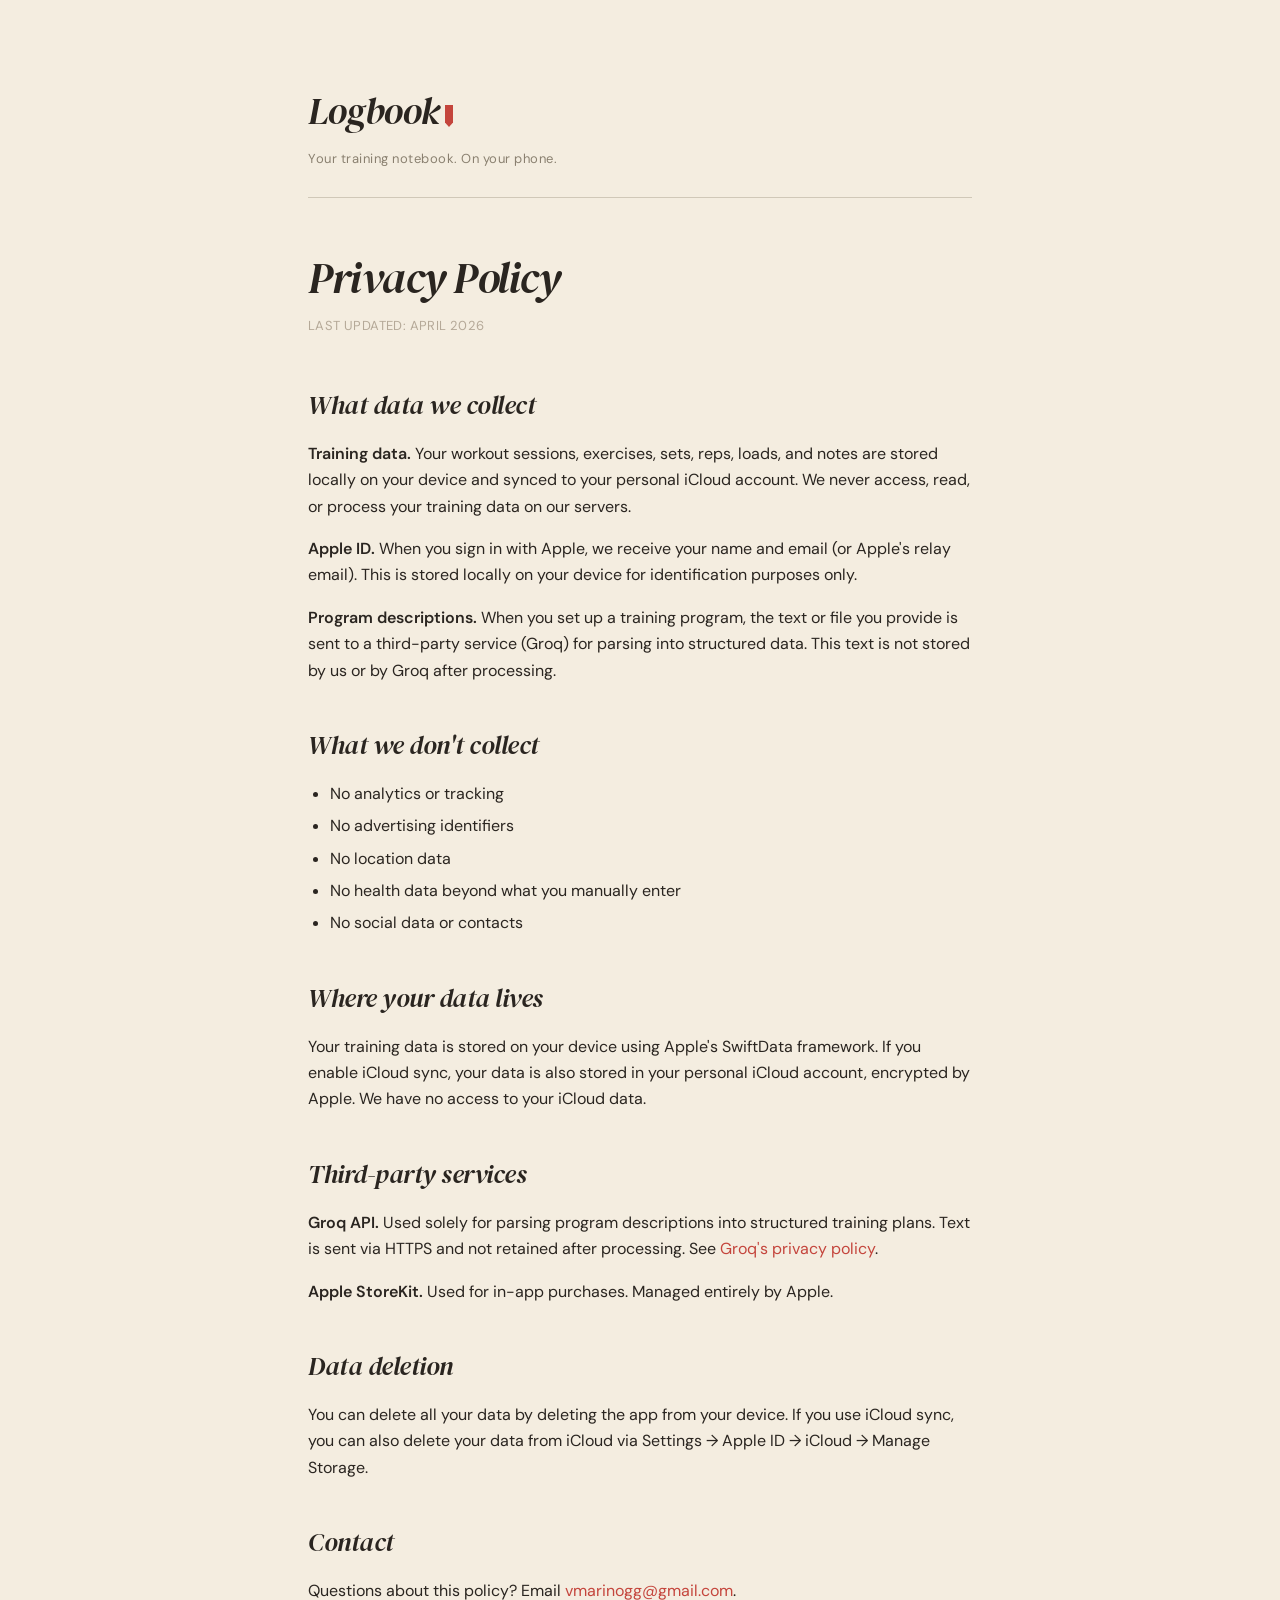
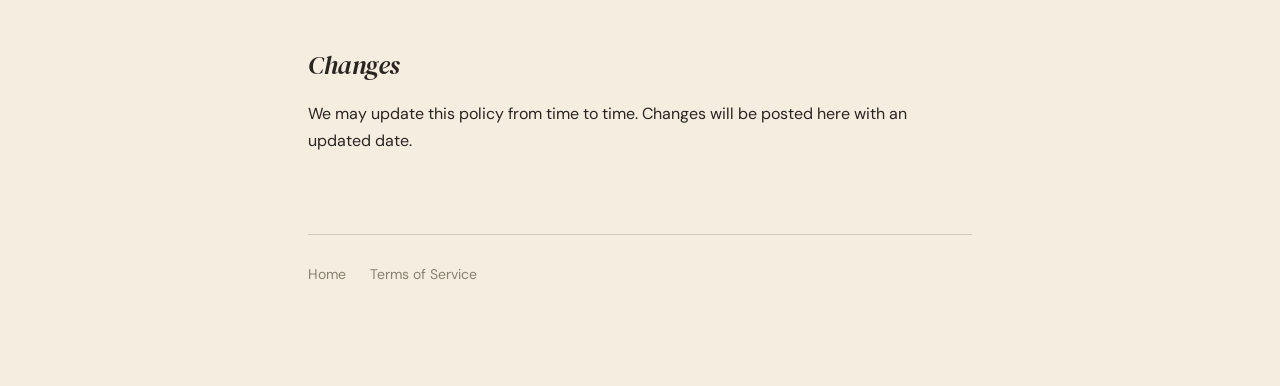
==== privacy.html @ b7b29d5a "Initial Logbook legal site (privacy + terms)" ====
<!DOCTYPE html>
<html lang="en">
<head>
<meta charset="UTF-8">
<meta name="viewport" content="width=device-width, initial-scale=1.0">
<title>Privacy Policy — Logbook</title>
<meta name="description" content="Privacy Policy for the Logbook iOS app.">
<link href="https://fonts.googleapis.com/css2?family=DM+Sans:wght@400;500;600&family=DM+Serif+Display:ital@0;1&display=swap" rel="stylesheet">
<link rel="stylesheet" href="styles.css">
</head>
<body>
<div class="container">
  <header>
    <a href="/" class="wordmark">Logbook<span class="ribbon"></span></a>
    <div class="tagline">Your training notebook. On your phone.</div>
  </header>

  <h1>Privacy Policy</h1>
  <div class="updated">Last updated: April 2026</div>

  <h2>What data we collect</h2>
  <p><strong>Training data.</strong> Your workout sessions, exercises, sets, reps, loads, and notes are stored locally on your device and synced to your personal iCloud account. We never access, read, or process your training data on our servers.</p>

  <p><strong>Apple ID.</strong> When you sign in with Apple, we receive your name and email (or Apple's relay email). This is stored locally on your device for identification purposes only.</p>

  <p><strong>Program descriptions.</strong> When you set up a training program, the text or file you provide is sent to a third-party service (Groq) for parsing into structured data. This text is not stored by us or by Groq after processing.</p>

  <h2>What we don't collect</h2>
  <ul>
    <li>No analytics or tracking</li>
    <li>No advertising identifiers</li>
    <li>No location data</li>
    <li>No health data beyond what you manually enter</li>
    <li>No social data or contacts</li>
  </ul>

  <h2>Where your data lives</h2>
  <p>Your training data is stored on your device using Apple's SwiftData framework. If you enable iCloud sync, your data is also stored in your personal iCloud account, encrypted by Apple. We have no access to your iCloud data.</p>

  <h2>Third-party services</h2>
  <p><strong>Groq API.</strong> Used solely for parsing program descriptions into structured training plans. Text is sent via HTTPS and not retained after processing. See <a href="https://groq.com/privacy-policy/" target="_blank" rel="noopener">Groq's privacy policy</a>.</p>

  <p><strong>Apple StoreKit.</strong> Used for in-app purchases. Managed entirely by Apple.</p>

  <h2>Data deletion</h2>
  <p>You can delete all your data by deleting the app from your device. If you use iCloud sync, you can also delete your data from iCloud via Settings → Apple ID → iCloud → Manage Storage.</p>

  <h2>Contact</h2>
  <p>Questions about this policy? Email <a href="mailto:vmarinogg@gmail.com">vmarinogg@gmail.com</a>.</p>

  <h2>Changes</h2>
  <p>We may update this policy from time to time. Changes will be posted here with an updated date.</p>

  <footer>
    <a href="/">Home</a>
    <a href="/terms">Terms of Service</a>
  </footer>
</div>
</body>
</html>
---- styles.css ----
* { margin: 0; padding: 0; box-sizing: border-box; }

:root {
  --bg: #F4EDE0;
  --surface: #EAE2D4;
  --divider: #D0C8B8;
  --ink: #2A2520;
  --ink2: #8A8070;
  --ink3: #B5A998;
  --ribbon: #C4453C;
}

html {
  -webkit-font-smoothing: antialiased;
  -moz-osx-font-smoothing: grayscale;
}

body {
  font-family: 'DM Sans', -apple-system, BlinkMacSystemFont, sans-serif;
  background: var(--bg);
  color: var(--ink);
  line-height: 1.65;
  font-size: 16px;
}

.container {
  max-width: 720px;
  margin: 0 auto;
  padding: 80px 28px 100px;
}

/* Header with wordmark */
header {
  margin-bottom: 56px;
  padding-bottom: 28px;
  border-bottom: 1px solid var(--divider);
  position: relative;
}

.wordmark {
  font-family: 'DM Serif Display', serif;
  font-style: italic;
  font-size: 38px;
  color: var(--ink);
  text-decoration: none;
  letter-spacing: -1px;
  display: inline-block;
}

.wordmark .ribbon {
  display: inline-block;
  width: 8px;
  height: 22px;
  background: var(--ribbon);
  margin-left: 6px;
  vertical-align: -3px;
  clip-path: polygon(0 0, 100% 0, 100% 80%, 50% 100%, 0 80%);
}

.tagline {
  font-size: 13px;
  color: var(--ink2);
  letter-spacing: 0.5px;
  margin-top: 4px;
}

/* Page title */
h1 {
  font-family: 'DM Serif Display', serif;
  font-style: italic;
  font-size: 44px;
  font-weight: 400;
  letter-spacing: -1.5px;
  line-height: 1.1;
  margin-bottom: 12px;
  color: var(--ink);
}

.updated {
  font-size: 13px;
  color: var(--ink3);
  letter-spacing: 0.4px;
  text-transform: uppercase;
  margin-bottom: 48px;
}

/* Section headings */
h2 {
  font-family: 'DM Serif Display', serif;
  font-style: italic;
  font-size: 26px;
  font-weight: 400;
  letter-spacing: -0.5px;
  margin-top: 40px;
  margin-bottom: 14px;
  color: var(--ink);
}

h2:first-of-type {
  margin-top: 0;
}

/* Body text */
p {
  margin-bottom: 16px;
  color: var(--ink);
}

ul {
  margin-bottom: 16px;
  padding-left: 22px;
}

li {
  margin-bottom: 6px;
  color: var(--ink);
}

strong {
  font-weight: 600;
  color: var(--ink);
}

a {
  color: var(--ribbon);
  text-decoration: none;
  border-bottom: 1px solid transparent;
  transition: border-color 0.15s;
}

a:hover {
  border-bottom-color: var(--ribbon);
}

/* Footer */
footer {
  margin-top: 80px;
  padding-top: 28px;
  border-top: 1px solid var(--divider);
  display: flex;
  gap: 24px;
  flex-wrap: wrap;
  font-size: 14px;
  color: var(--ink2);
}

footer a {
  color: var(--ink2);
  border-bottom: none;
}

footer a:hover {
  color: var(--ink);
}

/* Index page specific */
.index-hero {
  text-align: center;
  padding: 60px 0;
}

.index-hero h1 {
  font-size: 56px;
  margin-bottom: 20px;
}

.index-hero p {
  font-size: 17px;
  color: var(--ink2);
  max-width: 480px;
  margin: 0 auto 40px;
}

.index-links {
  display: flex;
  gap: 16px;
  justify-content: center;
  flex-wrap: wrap;
}

.index-links a {
  display: inline-block;
  padding: 14px 28px;
  background: var(--surface);
  border: 1px solid var(--divider);
  border-radius: 8px;
  color: var(--ink);
  font-size: 15px;
  font-weight: 500;
  transition: all 0.15s;
}

.index-links a:hover {
  background: var(--ink);
  color: var(--bg);
  border-color: var(--ink);
}

@media (max-width: 600px) {
  .container { padding: 60px 22px 80px; }
  h1 { font-size: 36px; }
  .index-hero h1 { font-size: 44px; }
  h2 { font-size: 22px; }
}
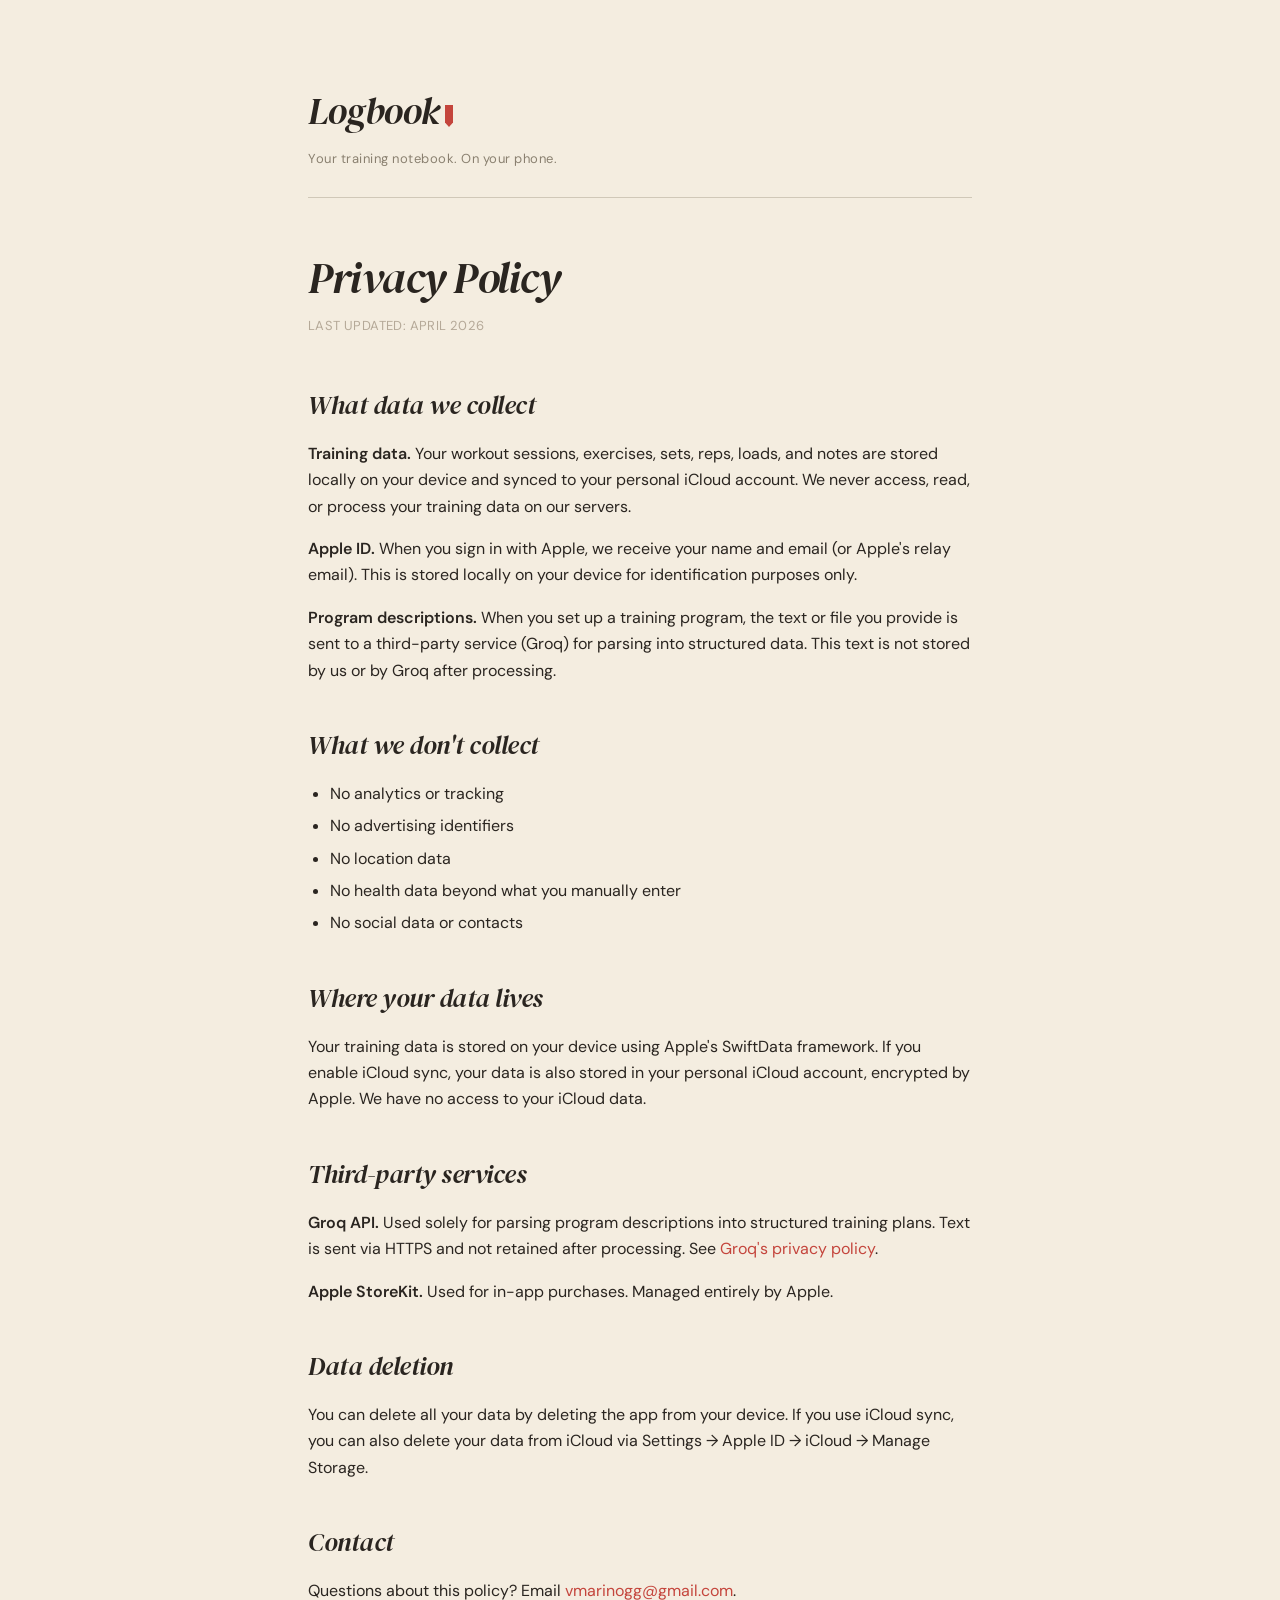
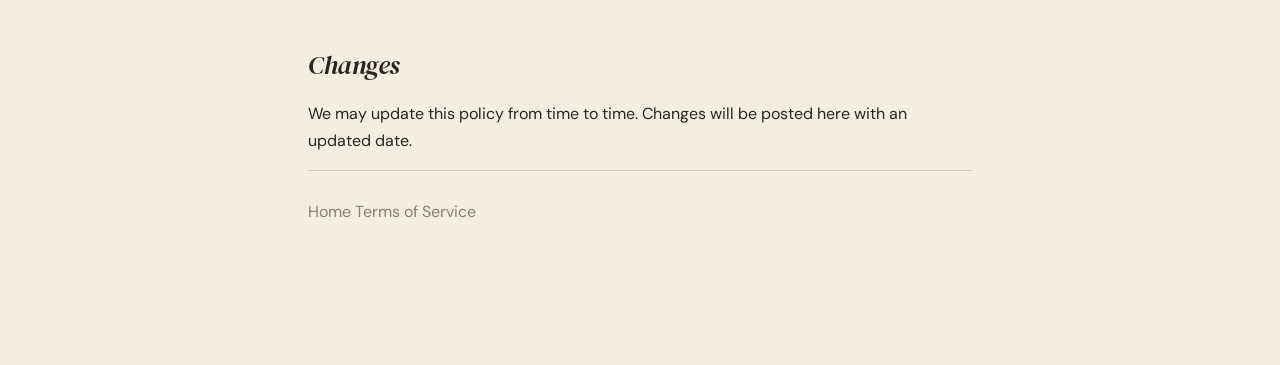
==== commit 31b698e9: "feat: add product landing page with pain-driven positioning Replace simple legal index with full LP:" ====
--- a/privacy.html
+++ b/privacy.html
@@ -8,10 +8,10 @@
 <link href="https://fonts.googleapis.com/css2?family=DM+Sans:wght@400;500;600&family=DM+Serif+Display:ital@0;1&display=swap" rel="stylesheet">
 <link rel="stylesheet" href="styles.css">
 </head>
-<body>
+<body class="legal-page">
 <div class="container">
   <header>
-    <a href="/" class="wordmark">Logbook<span class="ribbon"></span></a>
+    <a href="./" class="wordmark">Logbook<span class="ribbon"></span></a>
     <div class="tagline">Your training notebook. On your phone.</div>
   </header>
 
@@ -52,8 +52,8 @@
   <p>We may update this policy from time to time. Changes will be posted here with an updated date.</p>
 
   <footer>
-    <a href="/">Home</a>
-    <a href="/terms">Terms of Service</a>
+    <a href="./">Home</a>
+    <a href="./terms.html">Terms of Service</a>
   </footer>
 </div>
 </body>
--- a/styles.css
+++ b/styles.css
@@ -26,17 +26,61 @@
 .container {
   max-width: 720px;
   margin: 0 auto;
-  padding: 80px 28px 100px;
-}
-
-/* Header with wordmark */
-header {
-  margin-bottom: 56px;
-  padding-bottom: 28px;
-  border-bottom: 1px solid var(--divider);
-  position: relative;
-}
-
+  padding: 0 28px;
+}
+
+/* Shared typography */
+h1 {
+  font-family: 'DM Serif Display', serif;
+  font-style: italic;
+  font-weight: 400;
+  letter-spacing: -1.5px;
+  line-height: 1.1;
+  color: var(--ink);
+}
+
+h2 {
+  font-family: 'DM Serif Display', serif;
+  font-style: italic;
+  font-size: 26px;
+  font-weight: 400;
+  letter-spacing: -0.5px;
+  margin-bottom: 14px;
+  color: var(--ink);
+}
+
+p {
+  margin-bottom: 16px;
+  color: var(--ink);
+}
+
+ul {
+  margin-bottom: 16px;
+  padding-left: 22px;
+}
+
+li {
+  margin-bottom: 6px;
+  color: var(--ink);
+}
+
+strong {
+  font-weight: 600;
+  color: var(--ink);
+}
+
+a {
+  color: var(--ribbon);
+  text-decoration: none;
+  border-bottom: 1px solid transparent;
+  transition: border-color 0.15s;
+}
+
+a:hover {
+  border-bottom-color: var(--ribbon);
+}
+
+/* Wordmark */
 .wordmark {
   font-family: 'DM Serif Display', serif;
   font-style: italic;
@@ -57,23 +101,372 @@
   clip-path: polygon(0 0, 100% 0, 100% 80%, 50% 100%, 0 80%);
 }
 
-.tagline {
-  font-size: 13px;
-  color: var(--ink2);
-  letter-spacing: 0.5px;
-  margin-top: 4px;
-}
-
-/* Page title */
-h1 {
+.wordmark:hover {
+  border-bottom: none;
+}
+
+.wordmark-sm {
   font-family: 'DM Serif Display', serif;
   font-style: italic;
+  font-size: 24px;
+  color: var(--ink);
+  text-decoration: none;
+  letter-spacing: -0.5px;
+}
+
+.wordmark-sm .ribbon {
+  display: inline-block;
+  width: 6px;
+  height: 16px;
+  background: var(--ribbon);
+  margin-left: 4px;
+  vertical-align: -2px;
+  clip-path: polygon(0 0, 100% 0, 100% 80%, 50% 100%, 0 80%);
+}
+
+.wordmark-sm:hover {
+  border-bottom: none;
+}
+
+/* CTA button — ink on cream, matching app's "Start session" */
+.cta {
+  display: inline-block;
+  padding: 16px 36px;
+  background: var(--ink);
+  color: var(--bg);
+  font-size: 16px;
+  font-weight: 500;
+  border-radius: 10px;
+  border-bottom: none;
+  transition: opacity 0.15s;
+}
+
+.cta:hover {
+  opacity: 0.85;
+  border-bottom: none;
+}
+
+/* ——————————————————————————
+   Landing page sections
+   —————————————————————————— */
+
+/* Hero — split layout */
+.hero {
+  padding: 100px 0 80px;
+}
+
+.hero-split {
+  max-width: 960px;
+  display: flex;
+  align-items: center;
+  gap: 64px;
+}
+
+.hero-left {
+  flex: 1;
+  min-width: 0;
+}
+
+.hero-left .wordmark {
+  margin-bottom: 28px;
+}
+
+.hero-left h1 {
+  font-size: 48px;
+  margin-bottom: 16px;
+}
+
+.hero-sub {
+  font-size: 17px;
+  color: var(--ink2);
+  margin-bottom: 32px;
+}
+
+.hero-note {
+  font-size: 14px;
+  color: var(--ink3);
+  margin-top: 16px;
+  margin-bottom: 0;
+}
+
+/* Card carousel */
+.hero-right {
+  flex: 1;
+  min-width: 0;
+}
+
+.carousel-label {
+  font-size: 13px;
+  font-weight: 600;
+  color: var(--ink3);
+  text-transform: uppercase;
+  letter-spacing: 1px;
+  margin-bottom: 16px;
+}
+
+.card-carousel {
+  position: relative;
+  min-height: 220px;
+}
+
+.carousel-card {
+  position: absolute;
+  top: 0;
+  left: 0;
+  right: 0;
+  background: var(--surface);
+  border: 1px solid var(--divider);
+  border-radius: 10px;
+  padding: 28px;
+  opacity: 0;
+  transform: translateY(8px);
+  transition: opacity 0.4s ease, transform 0.4s ease;
+  pointer-events: none;
+}
+
+.carousel-card.active {
+  opacity: 1;
+  transform: translateY(0);
+  pointer-events: auto;
+}
+
+.carousel-dots {
+  display: flex;
+  gap: 8px;
+  margin-top: 20px;
+}
+
+.dot {
+  width: 8px;
+  height: 8px;
+  border-radius: 50%;
+  border: none;
+  background: var(--divider);
+  cursor: pointer;
+  padding: 0;
+  transition: background 0.2s;
+}
+
+.dot.active {
+  background: var(--ink);
+}
+
+/* Pain quote & solution (inside carousel cards) */
+.pain-quote {
+  font-family: 'DM Serif Display', serif;
+  font-style: italic;
+  font-size: 18px;
+  line-height: 1.45;
+  color: var(--ink2);
+  margin: 0 0 16px;
+  padding: 0;
+  border: none;
+}
+
+.pain-quote cite {
+  display: block;
+  font-family: 'DM Sans', sans-serif;
+  font-style: normal;
+  font-size: 12px;
+  color: var(--ink3);
+  margin-top: 6px;
+}
+
+.solution {
+  font-size: 15px;
+  font-weight: 500;
+  color: var(--ink);
+  margin: 0;
+  padding-left: 14px;
+  border-left: 3px solid var(--ribbon);
+}
+
+/* Notebook sentiment */
+.sentiment {
+  padding: 80px 0;
+  border-top: 1px solid var(--divider);
+  text-align: center;
+}
+
+.sentiment-quotes {
+  display: flex;
+  flex-wrap: wrap;
+  justify-content: center;
+  gap: 12px 28px;
+  margin-bottom: 24px;
+}
+
+.sentiment-quotes p {
+  font-family: 'DM Serif Display', serif;
+  font-style: italic;
+  font-size: 18px;
+  color: var(--ink);
+  margin: 0;
+  padding: 10px 20px;
+  background: var(--surface);
+  border-radius: 6px;
+}
+
+.sentiment-caption {
+  font-size: 15px;
+  color: var(--ink3);
+  margin: 0;
+}
+
+/* Features — carousel split */
+.features {
+  padding: 80px 0;
+  border-top: 1px solid var(--divider);
+}
+
+.features-split {
+  max-width: 960px;
+  display: flex;
+  align-items: center;
+  gap: 64px;
+}
+
+.features-left {
+  flex: 1;
+  min-width: 0;
+  position: relative;
+  min-height: 180px;
+}
+
+.feature-slide {
+  position: absolute;
+  top: 0;
+  left: 0;
+  right: 0;
+  opacity: 0;
+  transform: translateY(8px);
+  transition: opacity 0.4s ease, transform 0.4s ease;
+  pointer-events: none;
+}
+
+.feature-slide.active {
+  opacity: 1;
+  transform: translateY(0);
+  pointer-events: auto;
+  position: relative;
+}
+
+.feature-slide h2 {
+  font-size: 32px;
+  margin-bottom: 12px;
+}
+
+.feature-slide p {
+  font-size: 16px;
+  color: var(--ink2);
+  line-height: 1.6;
+  margin-bottom: 0;
+}
+
+.features-dots {
+  margin-top: 28px;
+}
+
+.features-right {
+  flex-shrink: 0;
+  position: relative;
+  width: 280px;
+  min-height: 560px;
+}
+
+.feature-phone {
+  position: absolute;
+  top: 0;
+  left: 0;
+  right: 0;
+  opacity: 0;
+  transform: translateY(8px);
+  transition: opacity 0.4s ease, transform 0.4s ease;
+  pointer-events: none;
+}
+
+.feature-phone.active {
+  opacity: 1;
+  transform: translateY(0);
+  pointer-events: auto;
+}
+
+.feature-phone img {
+  width: 100%;
+  height: auto;
+  border-radius: 12px;
+}
+
+/* Final CTA */
+.final-cta {
+  padding: 80px 0;
+  border-top: 1px solid var(--divider);
+  text-align: center;
+}
+
+.final-cta h2 {
+  font-size: 36px;
+  margin-bottom: 12px;
+}
+
+.final-cta p {
+  font-size: 17px;
+  color: var(--ink2);
+  margin-bottom: 32px;
+}
+
+/* Footer */
+footer {
+  border-top: 1px solid var(--divider);
+  padding: 28px 0 40px;
+}
+
+.footer-inner {
+  display: flex;
+  align-items: center;
+  justify-content: space-between;
+}
+
+.footer-links {
+  display: flex;
+  gap: 24px;
+  font-size: 14px;
+}
+
+footer a {
+  color: var(--ink2);
+  border-bottom: none;
+}
+
+footer a:hover {
+  color: var(--ink);
+}
+
+/* ——————————————————————————
+   Legal pages (privacy, terms)
+   —————————————————————————— */
+
+.legal-page .container {
+  padding: 80px 28px 100px;
+}
+
+.legal-page header {
+  margin-bottom: 56px;
+  padding-bottom: 28px;
+  border-bottom: 1px solid var(--divider);
+}
+
+.legal-page h1 {
   font-size: 44px;
-  font-weight: 400;
-  letter-spacing: -1.5px;
-  line-height: 1.1;
   margin-bottom: 12px;
-  color: var(--ink);
+}
+
+.legal-page h2 {
+  margin-top: 40px;
+}
+
+.legal-page h2:first-of-type {
+  margin-top: 0;
 }
 
 .updated {
@@ -84,121 +477,57 @@
   margin-bottom: 48px;
 }
 
-/* Section headings */
-h2 {
-  font-family: 'DM Serif Display', serif;
-  font-style: italic;
-  font-size: 26px;
-  font-weight: 400;
-  letter-spacing: -0.5px;
-  margin-top: 40px;
-  margin-bottom: 14px;
-  color: var(--ink);
-}
-
-h2:first-of-type {
-  margin-top: 0;
-}
-
-/* Body text */
-p {
-  margin-bottom: 16px;
-  color: var(--ink);
-}
-
-ul {
-  margin-bottom: 16px;
-  padding-left: 22px;
-}
-
-li {
-  margin-bottom: 6px;
-  color: var(--ink);
-}
-
-strong {
-  font-weight: 600;
-  color: var(--ink);
-}
-
-a {
-  color: var(--ribbon);
-  text-decoration: none;
-  border-bottom: 1px solid transparent;
-  transition: border-color 0.15s;
-}
-
-a:hover {
-  border-bottom-color: var(--ribbon);
-}
-
-/* Footer */
-footer {
-  margin-top: 80px;
-  padding-top: 28px;
-  border-top: 1px solid var(--divider);
-  display: flex;
-  gap: 24px;
-  flex-wrap: wrap;
-  font-size: 14px;
+.tagline {
+  font-size: 13px;
   color: var(--ink2);
-}
-
-footer a {
-  color: var(--ink2);
-  border-bottom: none;
-}
-
-footer a:hover {
-  color: var(--ink);
-}
-
-/* Index page specific */
-.index-hero {
-  text-align: center;
-  padding: 60px 0;
-}
-
-.index-hero h1 {
-  font-size: 56px;
-  margin-bottom: 20px;
-}
-
-.index-hero p {
-  font-size: 17px;
-  color: var(--ink2);
-  max-width: 480px;
-  margin: 0 auto 40px;
-}
-
-.index-links {
-  display: flex;
-  gap: 16px;
-  justify-content: center;
-  flex-wrap: wrap;
-}
-
-.index-links a {
-  display: inline-block;
-  padding: 14px 28px;
-  background: var(--surface);
-  border: 1px solid var(--divider);
-  border-radius: 8px;
-  color: var(--ink);
-  font-size: 15px;
-  font-weight: 500;
-  transition: all 0.15s;
-}
-
-.index-links a:hover {
-  background: var(--ink);
-  color: var(--bg);
-  border-color: var(--ink);
+  letter-spacing: 0.5px;
+  margin-top: 4px;
+}
+
+/* ——————————————————————————
+   Responsive
+   —————————————————————————— */
+
+@media (max-width: 768px) {
+  .hero-split,
+  .features-split {
+    flex-direction: column;
+    gap: 48px;
+    text-align: center;
+  }
+
+  .hero-left h1 { font-size: 40px; }
+  .hero-sub { margin-left: auto; margin-right: auto; max-width: 400px; }
+  .carousel-label { text-align: center; }
+  .carousel-dots { justify-content: center; }
+  .features-dots { justify-content: center; }
+
+  .features-right {
+    width: 240px;
+    min-height: 480px;
+  }
 }
 
 @media (max-width: 600px) {
-  .container { padding: 60px 22px 80px; }
-  h1 { font-size: 36px; }
-  .index-hero h1 { font-size: 44px; }
-  h2 { font-size: 22px; }
-}
+  .hero { padding: 72px 0 60px; }
+  .hero-left h1 { font-size: 36px; }
+
+  .sentiment, .features, .final-cta { padding: 60px 0; }
+  .final-cta h2 { font-size: 28px; }
+
+  .feature-text h2 { font-size: 26px; }
+  .feature-row { margin-bottom: 60px; }
+
+  .sentiment-quotes { gap: 8px 16px; }
+  .sentiment-quotes p { font-size: 16px; padding: 8px 14px; }
+
+  .footer-inner {
+    flex-direction: column;
+    gap: 16px;
+    text-align: center;
+  }
+
+  .legal-page .container { padding: 60px 22px 80px; }
+  .legal-page h1 { font-size: 36px; }
+  .legal-page h2 { font-size: 22px; }
+}
